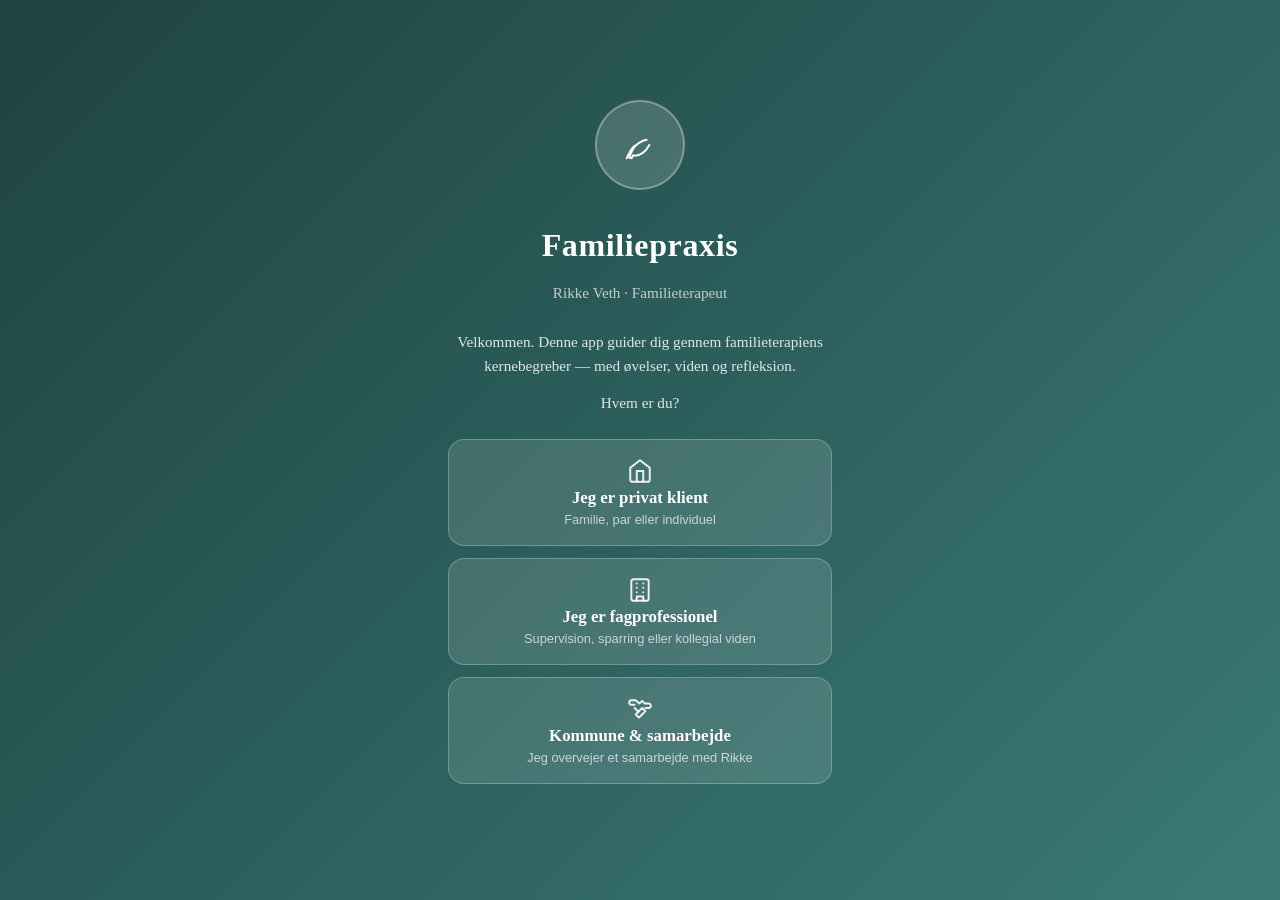
==== index.html @ 26aaa4ec "Redesign velkomstflow og kommune-navigation Fjern velkomst-boks, tilfoej perspektiv-specifik velkoms" ====
<!DOCTYPE html>
<html lang="da">
<head>
  <meta charset="UTF-8">
  <meta name="viewport" content="width=device-width, initial-scale=1.0, viewport-fit=cover">
  <meta name="apple-mobile-web-app-capable" content="yes">
  <meta name="apple-mobile-web-app-status-bar-style" content="default">
  <meta name="theme-color" content="#2C5F5C">
  <title>Familiepraxis — Rikke Veth</title>
  <link rel="stylesheet" href="css/style.css">
</head>
<body>

  <!-- ========== TOP BAR ========== -->
  <header class="topbar">
    <button class="topbar-btn menu-btn" aria-label="Menu">
      <span class="hamburger-line"></span>
      <span class="hamburger-line"></span>
      <span class="hamburger-line"></span>
    </button>
    <div class="topbar-brand">
      <span class="brand-name">Familiepraxis</span>
    </div>
    <button class="topbar-btn search-btn" aria-label="Søg">
      <svg width="22" height="22" viewBox="0 0 24 24" fill="none" stroke="currentColor" stroke-width="2" stroke-linecap="round">
        <circle cx="11" cy="11" r="8"/><line x1="21" y1="21" x2="16.65" y2="16.65"/>
      </svg>
    </button>
  </header>

  <!-- ========== SIDE MENU ========== -->
  <div class="menu-overlay"></div>
  <nav class="side-menu" id="sideMenu">
    <div class="menu-header">
      <div class="menu-terapeut">
        <div class="menu-avatar">RV</div>
        <div>
          <div class="menu-terapeut-navn">Rikke Veth</div>
          <div class="menu-terapeut-titel">Familieterapeut</div>
        </div>
      </div>
      <button class="menu-close-btn" aria-label="Luk menu">&times;</button>
    </div>
    <div class="menu-body" id="menuBody"></div>
  </nav>

  <!-- ========== SEARCH OVERLAY ========== -->
  <div class="search-overlay" id="searchOverlay">
    <div class="search-container">
      <div class="search-input-wrap">
        <svg class="search-icon" width="20" height="20" viewBox="0 0 24 24" fill="none" stroke="currentColor" stroke-width="2" stroke-linecap="round">
          <circle cx="11" cy="11" r="8"/><line x1="21" y1="21" x2="16.65" y2="16.65"/>
        </svg>
        <input type="text" class="search-input" id="searchInput" placeholder="Søg i alt indhold..." autocomplete="off">
        <button class="search-clear" id="searchClear">&times;</button>
      </div>
      <div class="search-tags" id="searchTags"></div>
      <div class="search-results" id="searchResults"></div>
    </div>
  </div>

  <!-- ========== ONBOARDING ========== -->
  <div class="onboarding-overlay" id="onboarding">
    <div class="onboarding-content">
      <div class="onboarding-medallion">
        <div class="medallion-circle">
          <span class="medallion-icon"><svg width="32" height="32" viewBox="0 0 24 24" fill="none" stroke="currentColor" stroke-width="1.5" stroke-linecap="round" stroke-linejoin="round"><path d="M17 8C8 10 5.9 16.17 3.82 21.34L5.71 22l1-2.3A4.5 4.5 0 0 0 8 20c4 0 8.5-3 11-8"/><path d="M2 22c1.5-3.5 3-7 6-9.5"/></svg></span>
        </div>
      </div>
      <h1 class="onboarding-title">Familiepraxis</h1>
      <p class="onboarding-subtitle">Rikke Veth · Familieterapeut</p>
      <p class="onboarding-text">Velkommen. Denne app guider dig gennem familieterapiens kernebegreber — med øvelser, viden og refleksion.</p>
      <p class="onboarding-text">Hvem er du?</p>
      <div class="onboarding-buttons">
        <button class="onboarding-btn" data-perspektiv="privat">
          <span class="onboarding-btn-icon"><svg width="26" height="26" viewBox="0 0 24 24" fill="none" stroke="currentColor" stroke-width="1.8" stroke-linecap="round" stroke-linejoin="round"><path d="M3 9l9-7 9 7v11a2 2 0 0 1-2 2H5a2 2 0 0 1-2-2z"/><polyline points="9 22 9 12 15 12 15 22"/></svg></span>
          <span class="onboarding-btn-label">Jeg er privat klient</span>
          <span class="onboarding-btn-desc">Familie, par eller individuel</span>
        </button>
        <button class="onboarding-btn" data-perspektiv="professionel">
          <span class="onboarding-btn-icon"><svg width="26" height="26" viewBox="0 0 24 24" fill="none" stroke="currentColor" stroke-width="1.8" stroke-linecap="round" stroke-linejoin="round"><rect x="4" y="2" width="16" height="20" rx="2"/><line x1="9" y1="6" x2="9" y2="6.01"/><line x1="15" y1="6" x2="15" y2="6.01"/><line x1="9" y1="10" x2="9" y2="10.01"/><line x1="15" y1="10" x2="15" y2="10.01"/><line x1="9" y1="14" x2="9" y2="14.01"/><line x1="15" y1="14" x2="15" y2="14.01"/><path d="M9 22v-4h6v4"/></svg></span>
          <span class="onboarding-btn-label">Jeg er fagprofessionel</span>
          <span class="onboarding-btn-desc">Supervision, sparring eller kollegial viden</span>
        </button>
        <button class="onboarding-btn" data-perspektiv="kommune">
          <span class="onboarding-btn-icon"><svg width="26" height="26" viewBox="0 0 24 24" fill="none" stroke="currentColor" stroke-width="1.8" stroke-linecap="round" stroke-linejoin="round"><path d="M17 11h3a2 2 0 0 0 0-4h-3.5L14 4.5 11.5 7 8 4H4a2 2 0 0 0 0 4h3"/><path d="M7 11l3.5 3.5L14 11l3 3"/><path d="M10.5 14.5L8 17l3 3 5-5"/></svg></span>
          <span class="onboarding-btn-label">Kommune & samarbejde</span>
          <span class="onboarding-btn-desc">Jeg overvejer et samarbejde med Rikke</span>
        </button>
      </div>
    </div>
  </div>

  <!-- ========== MAIN CONTENT ========== -->
  <main class="app-main" id="appMain">

    <!-- PERSPEKTIV BAR (skjult — skift sker via hamburger-menu) -->
    <div class="perspektiv-bar" id="perspektivBar" style="display:none">
      <span class="perspektiv-label" id="perspektivLabel">Privat klient</span>
      <button class="perspektiv-switch" id="perspektivSwitch">Skift perspektiv</button>
    </div>

    <!-- ===== VIEW: HJEM ===== -->
    <section class="view view-hjem active" id="viewHjem">
      <!-- Morgen Check-in -->
      <div class="morgen-checkin" id="morgenCheckin" style="display:none"></div>

      <div class="hero-section">
        <div class="hero-text">
          <h2 class="hero-title">Relationer der bærer</h2>
          <p class="hero-desc" id="heroDesc">Udforsk de syv kerneområder i familieterapien. Tryk på en cirkel for at lære mere.</p>
        </div>
      </div>

      <!-- SVG Circle Diagram -->
      <div class="cirkel-container" id="cirkelContainer">
        <svg viewBox="0 0 520 530" class="cirkel-svg" id="cirkelSvg">

          <!-- Connection lines (dashed) -->
          <g class="connection-lines" id="connectionLines" opacity="0"></g>

          <!-- Center circle — 5% bigger: r 72→76 -->
          <g class="cirkel-group" data-cirkel="centrum" style="cursor:pointer">
            <circle cx="260" cy="260" r="76" class="cirkel-bg cirkel-centrum"/>
            <text x="260" y="252" class="cirkel-text cirkel-text-center" id="txtCentrum1">Familien</text>
            <text x="260" y="274" class="cirkel-text cirkel-text-center" id="txtCentrum2">i balance</text>
          </g>

          <!-- Outer circles — 10% bigger: r 56→62, moved further out -->
          <g class="cirkel-group" data-cirkel="relationer" style="cursor:pointer">
            <circle cx="260" cy="95" r="62" class="cirkel-bg cirkel-outer"/>
            <text x="260" y="89" class="cirkel-text" id="txtRelationer1">Relationer</text>
            <text x="260" y="107" class="cirkel-text" id="txtRelationer2">& tilknytning</text>
          </g>

          <g class="cirkel-group" data-cirkel="parterapi" style="cursor:pointer">
            <circle cx="403" cy="175" r="62" class="cirkel-bg cirkel-outer"/>
            <text x="403" y="169" class="cirkel-text" id="txtParterapi1">Parforholdet</text>
            <text x="403" y="187" class="cirkel-text" id="txtParterapi2">& nærvær</text>
          </g>

          <g class="cirkel-group" data-cirkel="familie" style="cursor:pointer">
            <circle cx="403" cy="345" r="62" class="cirkel-bg cirkel-outer"/>
            <text x="403" y="339" class="cirkel-text" id="txtFamilie1">Familien</text>
            <text x="403" y="357" class="cirkel-text" id="txtFamilie2">& samspil</text>
          </g>

          <g class="cirkel-group" data-cirkel="boern" style="cursor:pointer">
            <circle cx="260" cy="425" r="62" class="cirkel-bg cirkel-outer"/>
            <text x="260" y="419" class="cirkel-text" id="txtBoern1">Børnene</text>
            <text x="260" y="437" class="cirkel-text" id="txtBoern2">& trivsel</text>
          </g>

          <g class="cirkel-group" data-cirkel="aandedraet" style="cursor:pointer">
            <circle cx="117" cy="345" r="62" class="cirkel-bg cirkel-outer"/>
            <text x="117" y="339" class="cirkel-text" id="txtAandedraet1">Åndedræt</text>
            <text x="117" y="357" class="cirkel-text" id="txtAandedraet2">& krop</text>
          </g>

          <g class="cirkel-group" data-cirkel="individuel" style="cursor:pointer">
            <circle cx="117" cy="175" r="62" class="cirkel-bg cirkel-outer"/>
            <text x="117" y="169" class="cirkel-text" id="txtIndividuel1">Dig selv</text>
            <text x="117" y="187" class="cirkel-text" id="txtIndividuel2">& indre ro</text>
          </g>
        </svg>
      </div>
      <div class="dynamik-link-wrap">
        <button class="dynamik-link" id="dynamikLink">
          <span class="dynamik-link-icon"><svg width="18" height="18" viewBox="0 0 24 24" fill="none" stroke="currentColor" stroke-width="1.8" stroke-linecap="round" stroke-linejoin="round"><line x1="5" y1="12" x2="19" y2="12"/><polyline points="12 5 19 12 12 19"/></svg></span>
          <span class="dynamik-link-text">Forstå dynamikken — hvordan alting påvirker hinanden</span>
        </button>
      </div>
    </section>

    <!-- ===== VIEW: TRAPPEN ===== -->
    <section class="view view-trappen" id="viewTrappen">
      <button class="back-btn back-to-hjem"><svg width="18" height="18" viewBox="0 0 24 24" fill="none" stroke="currentColor" stroke-width="1.8" stroke-linecap="round" stroke-linejoin="round"><line x1="19" y1="12" x2="5" y2="12"/><polyline points="12 19 5 12 12 5"/></svg> Tilbage</button>
      <div class="view-page-icon">
        <svg width="44" height="44" viewBox="0 0 24 24" fill="none" stroke="currentColor" stroke-width="1.8" stroke-linecap="round" stroke-linejoin="round">
          <path d="M4 20h4v-4h4v-4h4v-4h4"/>
        </svg>
      </div>
      <h2 class="view-title">Nervesystemets trappe</h2>
      <p class="view-desc">Dit nervesystem styrer, hvordan du reagerer i pressede situationer — især i familien. Trappen hjælper dig med at genkende, hvor du er lige nu: tryg, aktiveret eller lukket ned. Når du kan mærke det, kan du også begynde at vælge anderledes. Tryk på det trin, der passer bedst.</p>
      <div class="trappe-container" id="trappeContainer"></div>
    </section>

    <!-- ===== VIEW: TEMAER ===== -->
    <section class="view view-temaer" id="viewTemaer">
      <button class="back-btn back-to-hjem"><svg width="18" height="18" viewBox="0 0 24 24" fill="none" stroke="currentColor" stroke-width="1.8" stroke-linecap="round" stroke-linejoin="round"><line x1="19" y1="12" x2="5" y2="12"/><polyline points="12 19 5 12 12 5"/></svg> Tilbage</button>
      <div class="view-page-icon">
        <svg width="44" height="44" viewBox="0 0 24 24" fill="none" stroke="currentColor" stroke-width="1.8" stroke-linecap="round" stroke-linejoin="round">
          <rect x="3" y="3" width="7" height="7" rx="1"/><rect x="14" y="3" width="7" height="7" rx="1"/><rect x="3" y="14" width="7" height="7" rx="1"/><rect x="14" y="14" width="7" height="7" rx="1"/>
        </svg>
      </div>
      <h2 class="view-title">Temaer</h2>
      <p class="view-desc">Her finder du de temaer, som familier i sårbare situationer oftest møder. Hvert tema afspejler noget, du måske kan genkende fra din egen hverdag — konflikter, tab, grænser eller den stille skam. Tryk på et tema for at læse mere og finde veje videre.</p>
      <div class="tema-grid" id="temaGrid"></div>
    </section>

    <!-- ===== VIEW: ØVELSER ===== -->
    <section class="view view-oevelser" id="viewOevelser">
      <button class="back-btn back-to-hjem"><svg width="18" height="18" viewBox="0 0 24 24" fill="none" stroke="currentColor" stroke-width="1.8" stroke-linecap="round" stroke-linejoin="round"><line x1="19" y1="12" x2="5" y2="12"/><polyline points="12 19 5 12 12 5"/></svg> Tilbage</button>
      <div class="view-page-icon">
        <svg width="44" height="44" viewBox="0 0 24 24" fill="none" stroke="currentColor" stroke-width="1.8" stroke-linecap="round" stroke-linejoin="round">
          <path d="M12 2a4 4 0 0 0-4 4c0 2 2 3 2 6h4c0-3 2-4 2-6a4 4 0 0 0-4-4z"/><line x1="10" y1="16" x2="14" y2="16"/><line x1="10" y1="19" x2="14" y2="19"/>
        </svg>
      </div>
      <h2 class="view-title">Øvelser</h2>
      <p class="view-desc">Disse øvelser er udviklet fra Rikkes arbejde med åndedrætsterapi, polyvagal teori og narrativ-systemisk familieterapi. De er designet til dig, der lever med pres, traumer eller svære familierelationer — og kan bruges alene, sammen med din partner eller med hele familien. Tryk på en øvelse for at komme i gang.</p>
      <div class="oevelse-list" id="oevelseList"></div>
    </section>

    <!-- ===== VIEW: MULIGT ===== -->
    <section class="view view-muligt" id="viewMuligt">
      <button class="back-btn back-to-hjem"><svg width="18" height="18" viewBox="0 0 24 24" fill="none" stroke="currentColor" stroke-width="1.8" stroke-linecap="round" stroke-linejoin="round"><line x1="19" y1="12" x2="5" y2="12"/><polyline points="12 19 5 12 12 5"/></svg> Tilbage</button>
      <div class="view-page-icon">
        <svg width="44" height="44" viewBox="0 0 24 24" fill="none" stroke="currentColor" stroke-width="1.8" stroke-linecap="round" stroke-linejoin="round">
          <rect x="3" y="3" width="18" height="18" rx="2"/><path d="M9 12l2 2 4-4"/>
        </svg>
      </div>
      <h2 class="view-title">Hvad er muligt lige nu?</h2>
      <p class="view-desc">Nogle gange handler det ikke om alt det svære — men om at se klart på, hvad der faktisk kan røres ved lige nu. Her kan du og din familie skabe overblik, én kasse ad gangen. Præcis som Rikke gør det i terapirummet.</p>
      <div class="muligt-board" id="muligtBoard"></div>
      <div class="muligt-actions">
        <button class="muligt-add-btn" id="muligtAddBtn">+ Tilføj ny kasse</button>
      </div>
      <div class="muligt-add-form" id="muligtAddForm" style="display:none;">
        <input type="text" class="muligt-input" id="muligtInput" placeholder="Skriv emne — fx &quot;Bolig&quot;, &quot;Skole&quot;, &quot;Min søvn&quot;..." maxlength="40">
        <div class="muligt-color-pick" id="muligtColorPick">
          <button class="muligt-color-dot" data-color="sage" style="background:#8BA89A;" title="Grøn"></button>
          <button class="muligt-color-dot" data-color="rose" style="background:#B8848F;" title="Rosa"></button>
          <button class="muligt-color-dot" data-color="amber" style="background:#C4A265;" title="Gylden"></button>
          <button class="muligt-color-dot" data-color="stone" style="background:#9E9589;" title="Varm grå"></button>
        </div>
        <div class="muligt-form-btns">
          <button class="muligt-form-save" id="muligtSave">Tilføj</button>
          <button class="muligt-form-cancel" id="muligtCancel">Annullér</button>
        </div>
      </div>
    </section>

    <!-- ===== VIEW: KOMMUNE ===== -->
    <section class="view view-kommune" id="viewKommune">
      <button class="back-btn back-to-hjem"><svg width="18" height="18" viewBox="0 0 24 24" fill="none" stroke="currentColor" stroke-width="1.8" stroke-linecap="round" stroke-linejoin="round"><line x1="19" y1="12" x2="5" y2="12"/><polyline points="12 19 5 12 12 5"/></svg> Tilbage</button>
      <div class="kommune-content" id="kommuneContent"></div>
    </section>

    <!-- ===== VIEW: DYNAMIK ===== -->
    <section class="view view-dynamik" id="viewDynamik">
      <button class="back-btn back-to-hjem"><svg width="18" height="18" viewBox="0 0 24 24" fill="none" stroke="currentColor" stroke-width="1.8" stroke-linecap="round" stroke-linejoin="round"><line x1="19" y1="12" x2="5" y2="12"/><polyline points="12 19 5 12 12 5"/></svg> Tilbage til forsiden</button>
      <div class="dynamik-content" id="dynamikContent"></div>
    </section>

    <!-- ===== VIEW: FAVORITTER ===== -->
    <section class="view view-favoritter" id="viewFavoritter">
      <button class="back-btn back-to-hjem"><svg width="18" height="18" viewBox="0 0 24 24" fill="none" stroke="currentColor" stroke-width="1.8" stroke-linecap="round" stroke-linejoin="round"><line x1="19" y1="12" x2="5" y2="12"/><polyline points="12 19 5 12 12 5"/></svg> Tilbage</button>
      <h2 class="view-title">Mine favoritter</h2>
      <p class="view-desc">Indhold du har gemt til senere. Tryk på et element for at gå til det.</p>
      <div id="favoritterContent"></div>
    </section>

    <!-- ===== VIEW: CIRKEL DETAIL ===== -->
    <section class="view view-cirkeldetalje" id="viewCirkelDetalje">
      <button class="back-btn" id="backFromCirkel"><svg width="18" height="18" viewBox="0 0 24 24" fill="none" stroke="currentColor" stroke-width="1.8" stroke-linecap="round" stroke-linejoin="round"><line x1="19" y1="12" x2="5" y2="12"/><polyline points="12 19 5 12 12 5"/></svg> Tilbage</button>
      <div id="cirkelDetaljeContent"></div>
    </section>

  </main>

  <!-- ========== BOTTOM NAV ========== -->
  <nav class="bottom-nav" id="bottomNav">
    <button class="nav-btn active" data-view="hjem">
      <svg width="22" height="22" viewBox="0 0 24 24" fill="none" stroke="currentColor" stroke-width="2" stroke-linecap="round" stroke-linejoin="round">
        <circle cx="12" cy="12" r="10"/><circle cx="12" cy="12" r="4"/>
      </svg>
      <span>Hjem</span>
    </button>
    <button class="nav-btn" data-view="trappen">
      <svg width="22" height="22" viewBox="0 0 24 24" fill="none" stroke="currentColor" stroke-width="2" stroke-linecap="round" stroke-linejoin="round">
        <path d="M4 20h4v-4h4v-4h4v-4h4"/>
      </svg>
      <span>Trappen</span>
    </button>
    <button class="nav-btn" data-view="temaer">
      <svg width="22" height="22" viewBox="0 0 24 24" fill="none" stroke="currentColor" stroke-width="2" stroke-linecap="round" stroke-linejoin="round">
        <rect x="3" y="3" width="7" height="7" rx="1"/><rect x="14" y="3" width="7" height="7" rx="1"/><rect x="3" y="14" width="7" height="7" rx="1"/><rect x="14" y="14" width="7" height="7" rx="1"/>
      </svg>
      <span>Temaer</span>
    </button>
    <button class="nav-btn" data-view="oevelser">
      <svg width="22" height="22" viewBox="0 0 24 24" fill="none" stroke="currentColor" stroke-width="2" stroke-linecap="round" stroke-linejoin="round">
        <path d="M12 2a4 4 0 0 0-4 4c0 2 2 3 2 6h4c0-3 2-4 2-6a4 4 0 0 0-4-4z"/><line x1="10" y1="16" x2="14" y2="16"/><line x1="10" y1="19" x2="14" y2="19"/>
      </svg>
      <span>Øvelser</span>
    </button>
    <button class="nav-btn" data-view="muligt">
      <svg width="22" height="22" viewBox="0 0 24 24" fill="none" stroke="currentColor" stroke-width="2" stroke-linecap="round" stroke-linejoin="round">
        <rect x="3" y="3" width="18" height="18" rx="2"/><path d="M9 12l2 2 4-4"/>
      </svg>
      <span>Lige nu</span>
    </button>
  </nav>

  <script src="js/data.js"></script>
  <script src="js/app.js"></script>
</body>
</html>
---- css/style.css ----
/* ============================================================
   FamiliePraxis — Stylesheet
   Rikke Veth · Familieterapeut · Frederiksberg
   ============================================================ */

/* ---------- CSS Variables ---------- */
:root {
  --primary: #2C5F5C;
  --primary-light: #3A7A76;
  --primary-pale: #E8F0EF;
  --primary-dark: #1E4340;
  --accent: #C4956A;
  --accent-light: #E8D5C0;
  --bg: #FAF8F5;
  --bg-card: #FFFFFF;
  --text: #2C2C2C;
  --text-light: #5A5A5A;
  --text-muted: #8A8A8A;
  --border: #E8E4DF;
  --shadow: rgba(44, 95, 92, 0.08);
  --shadow-md: rgba(44, 95, 92, 0.12);
  --radius: 16px;
  --radius-sm: 10px;
  --radius-xs: 6px;

  /* Nervous system colors */
  --sage: #6B8F71;
  --sage-bg: #EDF3EE;
  --amber: #B8956A;
  --amber-bg: #F5EDE3;
  --rose: #9E6B7B;
  --rose-bg: #F3EAED;

  --topbar-h: 56px;
  --bottomnav-h: 72px;
  --safe-top: env(safe-area-inset-top, 0px);
  --safe-bottom: env(safe-area-inset-bottom, 0px);
}

/* ---------- Reset & Base ---------- */
*, *::before, *::after {
  box-sizing: border-box;
  margin: 0;
  padding: 0;
}

html {
  -webkit-text-size-adjust: 100%;
  scroll-behavior: smooth;
}

body {
  font-family: Georgia, 'Times New Roman', serif;
  background: var(--bg);
  color: var(--text);
  line-height: 1.7;
  min-height: 100vh;
  min-height: 100dvh;
  overflow-x: hidden;
  -webkit-font-smoothing: antialiased;
}

/* ---------- Top Bar ---------- */
.topbar {
  position: fixed;
  top: 0;
  left: 0;
  right: 0;
  height: calc(var(--topbar-h) + var(--safe-top));
  padding-top: var(--safe-top);
  background: var(--primary);
  display: flex;
  align-items: center;
  justify-content: space-between;
  padding-left: 16px;
  padding-right: 16px;
  z-index: 100;
}

.topbar-btn {
  background: none;
  border: none;
  color: rgba(255,255,255,0.9);
  cursor: pointer;
  width: 40px;
  height: 40px;
  display: flex;
  align-items: center;
  justify-content: center;
  border-radius: 50%;
  transition: background 0.2s;
}

.topbar-btn:hover {
  background: rgba(255,255,255,0.12);
}

.hamburger-line {
  display: block;
  width: 20px;
  height: 2px;
  background: rgba(255,255,255,0.9);
  border-radius: 2px;
  transition: all 0.3s;
}

.menu-btn {
  flex-direction: column;
  gap: 4px;
}

.brand-name {
  color: #fff;
  font-size: 1.15rem;
  font-weight: 600;
  letter-spacing: 0.04em;
}

/* ---------- Side Menu ---------- */
.menu-overlay {
  position: fixed;
  inset: 0;
  background: rgba(0,0,0,0.4);
  z-index: 200;
  opacity: 0;
  pointer-events: none;
  transition: opacity 0.3s;
}

.menu-overlay.active {
  opacity: 1;
  pointer-events: auto;
}

.side-menu {
  position: fixed;
  top: 0;
  left: 0;
  bottom: 0;
  width: 300px;
  max-width: 85vw;
  background: var(--bg);
  z-index: 201;
  transform: translateX(-100%);
  transition: transform 0.35s cubic-bezier(0.4, 0, 0.2, 1);
  display: flex;
  flex-direction: column;
  overflow: hidden;
}

.side-menu.open {
  transform: translateX(0);
}

.menu-header {
  padding: 24px 20px 16px;
  padding-top: calc(24px + var(--safe-top));
  background: var(--primary);
  display: flex;
  align-items: flex-start;
  justify-content: space-between;
}

.menu-terapeut {
  display: flex;
  align-items: center;
  gap: 12px;
}

.menu-avatar {
  width: 44px;
  height: 44px;
  border-radius: 50%;
  background: rgba(255,255,255,0.2);
  color: #fff;
  display: flex;
  align-items: center;
  justify-content: center;
  font-size: 0.9rem;
  font-weight: 600;
  letter-spacing: 0.04em;
}

.menu-terapeut-navn {
  color: #fff;
  font-size: 1rem;
  font-weight: 600;
}

.menu-terapeut-titel {
  color: rgba(255,255,255,0.7);
  font-size: 0.82rem;
}

.menu-close-btn {
  background: none;
  border: none;
  color: rgba(255,255,255,0.8);
  font-size: 1.8rem;
  cursor: pointer;
  line-height: 1;
}

.menu-body {
  flex: 1;
  overflow-y: auto;
  padding: 16px 20px 32px;
}

.menu-section {
  margin-bottom: 24px;
}

.menu-section-title {
  font-size: 0.72rem;
  text-transform: uppercase;
  letter-spacing: 0.1em;
  color: var(--text-muted);
  margin-bottom: 10px;
  font-family: -apple-system, BlinkMacSystemFont, sans-serif;
}

.menu-terapeut-foto {
  width: 100px;
  height: 100px;
  border-radius: 50%;
  object-fit: cover;
  border: 3px solid var(--primary-pale);
  box-shadow: 0 2px 8px rgba(0,0,0,0.1);
}

.menu-link {
  display: block;
  padding: 10px 0;
  color: var(--text);
  text-decoration: none;
  font-size: 0.95rem;
  border-bottom: 1px solid var(--border);
  cursor: pointer;
  transition: color 0.2s;
}

.menu-link:hover {
  color: var(--primary);
}

.menu-toggle-row {
  display: flex;
  align-items: center;
  justify-content: space-between;
  padding: 10px 0;
  border-bottom: 1px solid var(--border);
}

.menu-toggle-label {
  font-size: 0.9rem;
  color: var(--text);
}

.menu-toggle {
  position: relative;
  width: 44px;
  height: 24px;
}

.menu-toggle input {
  opacity: 0;
  width: 0;
  height: 0;
}

.menu-toggle-slider {
  position: absolute;
  inset: 0;
  background: var(--border);
  border-radius: 12px;
  cursor: pointer;
  transition: background 0.3s;
}

.menu-toggle-slider::after {
  content: '';
  position: absolute;
  top: 2px;
  left: 2px;
  width: 20px;
  height: 20px;
  background: #fff;
  border-radius: 50%;
  transition: transform 0.3s;
}

.menu-toggle input:checked + .menu-toggle-slider {
  background: var(--primary);
}

.menu-toggle input:checked + .menu-toggle-slider::after {
  transform: translateX(20px);
}

.menu-info {
  font-size: 0.82rem;
  color: var(--text-muted);
  line-height: 1.5;
  font-family: -apple-system, BlinkMacSystemFont, sans-serif;
}

.menu-contact-item {
  display: flex;
  align-items: center;
  gap: 10px;
  padding: 8px 0;
  font-size: 0.88rem;
  color: var(--text-light);
}

.menu-contact-icon {
  display: inline-flex;
  align-items: center;
  margin-right: 4px;
  color: var(--primary);
}

.menu-contact-link {
  text-decoration: none;
  color: var(--primary);
  font-weight: 500;
  transition: opacity 0.2s;
}
.menu-contact-link:hover { opacity: 0.8; }

/* ---------- Search Overlay ---------- */
.search-overlay {
  position: fixed;
  inset: 0;
  background: var(--bg);
  z-index: 300;
  opacity: 0;
  pointer-events: none;
  transition: opacity 0.3s;
  padding-top: calc(20px + var(--safe-top));
  overflow-y: auto;
  -webkit-overflow-scrolling: touch;
}

.search-overlay.active {
  opacity: 1;
  pointer-events: auto;
}

.search-container {
  max-width: 600px;
  margin: 0 auto;
  padding: 0 20px;
}

.search-input-wrap {
  display: flex;
  align-items: center;
  background: var(--bg-card);
  border: 2px solid var(--border);
  border-radius: var(--radius);
  padding: 0 16px;
  gap: 10px;
  transition: border-color 0.2s;
}

.search-input-wrap:focus-within {
  border-color: var(--primary);
}

.search-icon {
  flex-shrink: 0;
  color: var(--text-muted);
}

.search-input {
  flex: 1;
  border: none;
  outline: none;
  background: none;
  font-family: Georgia, serif;
  font-size: 1rem;
  color: var(--text);
  padding: 14px 0;
}

.search-input::placeholder {
  color: var(--text-muted);
}

.search-clear {
  background: none;
  border: none;
  font-size: 1.4rem;
  color: var(--text-muted);
  cursor: pointer;
  display: none;
}

.search-clear.visible {
  display: block;
}

.search-tags {
  display: flex;
  flex-wrap: wrap;
  gap: 8px;
  margin-top: 16px;
}

.search-tag {
  background: var(--primary-pale);
  color: var(--primary);
  border: none;
  padding: 6px 14px;
  border-radius: 20px;
  font-size: 0.82rem;
  font-family: -apple-system, BlinkMacSystemFont, sans-serif;
  cursor: pointer;
  transition: all 0.2s;
}

.search-tag:hover {
  background: var(--primary);
  color: #fff;
}

.search-results {
  margin-top: 20px;
}

.search-result-card {
  background: var(--bg-card);
  border-radius: var(--radius-sm);
  padding: 16px;
  margin-bottom: 10px;
  cursor: pointer;
  border: 1px solid var(--border);
  transition: all 0.2s;
}

.search-result-card:hover {
  border-color: var(--primary);
  transform: translateY(-1px);
  box-shadow: 0 4px 12px var(--shadow);
}

.search-result-type {
  font-size: 0.7rem;
  text-transform: uppercase;
  letter-spacing: 0.08em;
  color: var(--primary);
  font-family: -apple-system, BlinkMacSystemFont, sans-serif;
  margin-bottom: 4px;
}

.search-result-title {
  font-size: 1rem;
  font-weight: 600;
  color: var(--text);
  margin-bottom: 4px;
}

.search-result-snippet {
  font-size: 0.85rem;
  color: var(--text-light);
  line-height: 1.5;
}

/* ---------- Onboarding ---------- */
.onboarding-overlay {
  position: fixed;
  inset: 0;
  z-index: 500;
  display: flex;
  align-items: center;
  justify-content: center;
  background: linear-gradient(135deg, var(--primary-dark) 0%, var(--primary) 50%, var(--primary-light) 100%);
  transition: opacity 0.6s ease;
  overflow-y: auto;
  -webkit-overflow-scrolling: touch;
}

.onboarding-overlay.hiding {
  opacity: 0;
  pointer-events: none;
}

.onboarding-content {
  text-align: center;
  padding: 32px 28px 48px;
  max-width: 440px;
}

.onboarding-medallion {
  margin-bottom: 28px;
}

.medallion-circle {
  width: 90px;
  height: 90px;
  border-radius: 50%;
  background: rgba(255,255,255,0.15);
  border: 2px solid rgba(255,255,255,0.3);
  display: inline-flex;
  align-items: center;
  justify-content: center;
  animation: medallionPulse 3s ease-in-out infinite;
}

.medallion-icon {
  display: inline-flex;
  align-items: center;
  color: rgba(255,255,255,0.95);
}

.medallion-icon svg {
  width: 32px;
  height: 32px;
}

@keyframes medallionPulse {
  0%, 100% { transform: scale(1); box-shadow: 0 0 0 0 rgba(255,255,255,0.2); }
  50% { transform: scale(1.05); box-shadow: 0 0 0 16px rgba(255,255,255,0); }
}

.onboarding-title {
  color: #fff;
  font-size: 2rem;
  font-weight: 600;
  margin-bottom: 8px;
  letter-spacing: 0.02em;
}

.onboarding-subtitle {
  color: rgba(255,255,255,0.7);
  font-size: 0.95rem;
  margin-bottom: 24px;
}

.onboarding-text {
  color: rgba(255,255,255,0.85);
  font-size: 0.95rem;
  line-height: 1.6;
  margin-bottom: 12px;
}

.onboarding-buttons {
  display: flex;
  flex-direction: column;
  gap: 12px;
  margin-top: 24px;
}

.onboarding-btn {
  display: flex;
  flex-direction: column;
  align-items: center;
  gap: 4px;
  padding: 18px 24px;
  background: rgba(255,255,255,0.12);
  border: 1.5px solid rgba(255,255,255,0.25);
  border-radius: var(--radius);
  color: #fff;
  cursor: pointer;
  transition: all 0.3s;
}

.onboarding-btn:hover {
  background: rgba(255,255,255,0.2);
  border-color: rgba(255,255,255,0.4);
  transform: translateY(-2px);
}

.onboarding-btn-icon {
  display: inline-flex;
  align-items: center;
  color: rgba(255,255,255,0.9);
}

.onboarding-btn-icon svg {
  width: 26px;
  height: 26px;
}

.onboarding-btn-label {
  font-family: Georgia, serif;
  font-size: 1.05rem;
  font-weight: 600;
}

.onboarding-btn-desc {
  font-size: 0.8rem;
  opacity: 0.7;
  font-family: -apple-system, BlinkMacSystemFont, sans-serif;
}

/* ---------- App Main ---------- */
.app-main {
  padding-top: calc(var(--topbar-h) + var(--safe-top));
  padding-bottom: calc(var(--bottomnav-h) + var(--safe-bottom) + 16px);
  min-height: 100vh;
  min-height: 100dvh;
}

/* ---------- Perspektiv Bar ---------- */
.perspektiv-bar {
  display: none !important;
}

.perspektiv-label {
  font-size: 0.85rem;
  color: var(--primary);
  font-weight: 600;
}

.perspektiv-switch {
  background: none;
  border: 1px solid var(--primary);
  color: var(--primary);
  padding: 4px 12px;
  border-radius: 20px;
  font-size: 0.78rem;
  font-family: -apple-system, BlinkMacSystemFont, sans-serif;
  cursor: pointer;
  transition: all 0.2s;
}

.perspektiv-switch:hover {
  background: var(--primary);
  color: #fff;
}

/* ---------- Welcome Section ---------- */
/* ---------- Views ---------- */
.view {
  display: none;
  padding: 0 20px 20px;
}

.view.active {
  display: block;
}

/* ---------- Page Icon above title ---------- */
.view-page-icon {
  text-align: center;
  margin-top: 18px;
  margin-bottom: 2px;
  color: var(--primary);
  opacity: 0.85;
}

.view-title {
  font-size: 1.5rem;
  color: var(--primary);
  margin: 8px 0 8px;
  font-weight: 600;
  text-align: center;
}

.view-desc {
  font-size: 0.9rem;
  color: var(--text-light);
  margin-bottom: 20px;
  line-height: 1.5;
  text-align: center;
}

/* ---------- Morgen Check-in ---------- */
.morgen-checkin {
  margin: 16px 16px 0;
  transition: opacity 0.4s;
}

.morgen-inner {
  position: relative;
  background: linear-gradient(135deg, var(--primary-pale), #f0f5f4);
  border: 1px solid var(--primary-light);
  border-radius: 16px;
  padding: 24px 20px 20px;
  text-align: center;
}

.morgen-close {
  position: absolute;
  top: 8px;
  right: 12px;
  background: none;
  border: none;
  font-size: 1.4rem;
  color: var(--text-muted);
  cursor: pointer;
  padding: 4px;
  line-height: 1;
}

.morgen-icon {
  color: var(--primary);
  margin-bottom: 8px;
  opacity: 0.7;
}

.morgen-hilsen {
  font-size: 0.82rem;
  color: var(--text-light);
  margin-bottom: 12px;
  font-style: italic;
  line-height: 1.4;
}

.morgen-spoergsmaal {
  font-size: 1.1rem;
  font-weight: 600;
  color: var(--primary);
  margin-bottom: 16px;
  line-height: 1.4;
  font-family: 'Playfair Display', Georgia, serif;
}

.morgen-svar-wrap {
  display: grid;
  grid-template-columns: 1fr 1fr;
  gap: 8px;
}

.morgen-svar-btn {
  background: white;
  border: 1.5px solid var(--primary-light);
  border-radius: 10px;
  padding: 10px 8px;
  font-size: 0.88rem;
  color: var(--text);
  cursor: pointer;
  transition: all 0.2s;
  font-family: inherit;
}

.morgen-svar-btn:hover,
.morgen-svar-btn:active {
  background: var(--primary);
  color: white;
  border-color: var(--primary);
}

.morgen-respons-tekst {
  font-size: 0.95rem;
  color: var(--text);
  line-height: 1.6;
  margin-bottom: 16px;
  font-style: italic;
}

.morgen-link-btn {
  display: inline-block;
  background: var(--primary);
  color: white;
  border: none;
  border-radius: 10px;
  padding: 10px 20px;
  font-size: 0.9rem;
  cursor: pointer;
  font-family: inherit;
  transition: opacity 0.2s;
}

.morgen-link-btn:hover,
.morgen-link-btn:active {
  opacity: 0.85;
}

/* ---------- Hero Section ---------- */
.hero-section {
  padding: 24px 20px 0;
}

.hero-title {
  font-size: 1.6rem;
  color: var(--primary);
  font-weight: 600;
  margin-bottom: 8px;
  text-align: center;
}

.hero-desc {
  font-size: 0.92rem;
  color: var(--text-light);
  line-height: 1.6;
}

/* ---------- Circle Diagram ---------- */
.cirkel-container {
  max-width: 400px;
  margin: 20px auto;
  padding: 0 10px;
}

.cirkel-svg {
  width: 100%;
  height: auto;
}

.cirkel-bg {
  transition: all 0.3s ease;
}

.cirkel-centrum {
  fill: var(--primary);
  stroke: var(--primary-dark);
  stroke-width: 2;
}

.cirkel-outer {
  fill: var(--primary-light);
  stroke: var(--primary);
  stroke-width: 1.5;
  opacity: 0.88;
}

.cirkel-group:hover .cirkel-outer {
  opacity: 1;
  filter: brightness(1.1);
}

.cirkel-group:hover .cirkel-centrum {
  filter: brightness(1.1);
}

.cirkel-text {
  fill: #fff;
  font-family: Georgia, serif;
  font-size: 14px;
  text-anchor: middle;
  pointer-events: none;
}

.cirkel-text-center {
  font-size: 16.5px;
  font-weight: 600;
}

.connection-lines line {
  stroke: var(--primary);
  stroke-width: 1;
  stroke-dasharray: 4,4;
  opacity: 0.25;
}

/* Circle entrance animation */
.cirkel-group {
  opacity: 0;
  transform: scale(0);
  transform-origin: center;
  transform-box: fill-box;
}

.cirkel-group.visible {
  animation: cirkelBloom 0.5s cubic-bezier(0.34, 1.56, 0.64, 1) forwards;
}

@keyframes cirkelBloom {
  from { opacity: 0; transform: scale(0); }
  to { opacity: 1; transform: scale(1); }
}

/* ---------- Trappe (Nervous System) ---------- */
.trappe-container {
  display: flex;
  flex-direction: column;
  gap: 12px;
}

.trappe-trin {
  background: var(--bg-card);
  border-radius: var(--radius);
  overflow: hidden;
  border: 1.5px solid var(--border);
  cursor: pointer;
  transition: all 0.3s;
}

.trappe-trin:hover {
  box-shadow: 0 4px 16px var(--shadow);
}

.trappe-trin-header {
  display: flex;
  align-items: center;
  gap: 14px;
  padding: 18px 20px;
}

.trappe-indicator {
  width: 14px;
  height: 14px;
  border-radius: 50%;
  flex-shrink: 0;
  transition: box-shadow 0.3s;
}

.trappe-indicator.sage { background: var(--sage); }
.trappe-indicator.amber { background: var(--amber); }
.trappe-indicator.rose { background: var(--rose); }

.trappe-trin.active .trappe-indicator {
  box-shadow: 0 0 0 4px rgba(0,0,0,0.05), 0 0 0 6px currentColor;
}
.trappe-trin.active .trappe-indicator.sage { box-shadow: 0 0 0 4px var(--sage-bg), 0 0 0 6px var(--sage); }
.trappe-trin.active .trappe-indicator.amber { box-shadow: 0 0 0 4px var(--amber-bg), 0 0 0 6px var(--amber); }
.trappe-trin.active .trappe-indicator.rose { box-shadow: 0 0 0 4px var(--rose-bg), 0 0 0 6px var(--rose); }

.trappe-trin-navn {
  font-size: 1.05rem;
  font-weight: 600;
  color: var(--text);
  flex: 1;
  text-align: center;
}

.trappe-detail {
  max-height: 0;
  overflow: hidden;
  transition: max-height 0.4s ease;
}

.trappe-trin.active .trappe-detail {
  max-height: 800px;
}

.trappe-detail-inner {
  padding: 0 20px 20px;
}

.trappe-beskrivelse {
  font-size: 0.9rem;
  color: var(--text-light);
  line-height: 1.65;
  margin-bottom: 16px;
}

.trappe-section-title {
  font-size: 0.72rem;
  text-transform: uppercase;
  letter-spacing: 0.1em;
  color: var(--text-muted);
  margin-bottom: 8px;
  margin-top: 12px;
  font-family: -apple-system, BlinkMacSystemFont, sans-serif;
}

.trappe-list {
  list-style: none;
}

.trappe-list li {
  font-size: 0.88rem;
  color: var(--text);
  padding: 4px 0;
  padding-left: 16px;
  position: relative;
}

.trappe-list li::before {
  content: '·';
  position: absolute;
  left: 0;
  color: var(--text-muted);
  font-weight: bold;
}

/* ---------- Tema Grid ---------- */
.tema-grid {
  display: grid;
  grid-template-columns: 1fr 1fr;
  gap: 12px;
}

@media (max-width: 480px) {
  .tema-grid {
    grid-template-columns: 1fr;
  }
}

.tema-card {
  background: var(--bg-card);
  border-radius: var(--radius);
  padding: 20px;
  border: 1.5px solid var(--border);
  cursor: pointer;
  transition: all 0.3s;
}

.tema-card:hover {
  border-color: var(--primary);
  box-shadow: 0 4px 16px var(--shadow);
  transform: translateY(-2px);
}

.tema-ikon {
  margin-bottom: 8px;
  color: var(--primary);
}

.tema-ikon svg {
  width: 24px;
  height: 24px;
}

.tema-titel {
  font-size: 1rem;
  font-weight: 600;
  color: var(--text);
  margin-bottom: 6px;
}

.tema-intro {
  font-size: 0.82rem;
  color: var(--text-light);
  line-height: 1.5;
}

.tema-expanded {
  max-height: 0;
  overflow: hidden;
  transition: max-height 0.4s ease;
}

.tema-card.active .tema-expanded {
  max-height: 400px;
}

.tema-expanded-inner {
  padding-top: 12px;
  border-top: 1px solid var(--border);
  margin-top: 12px;
}

.tema-tekst {
  font-size: 0.88rem;
  color: var(--text);
  line-height: 1.65;
  margin-bottom: 12px;
}

.tema-cirkler-label {
  font-size: 0.72rem;
  text-transform: uppercase;
  letter-spacing: 0.08em;
  color: var(--text-muted);
  font-family: -apple-system, BlinkMacSystemFont, sans-serif;
  margin-bottom: 6px;
}

.tema-cirkel-tags {
  display: flex;
  flex-wrap: wrap;
  gap: 6px;
}

.tema-cirkel-tag {
  font-size: 0.75rem;
  padding: 3px 10px;
  border-radius: 12px;
  background: var(--primary-pale);
  color: var(--primary);
  font-family: -apple-system, BlinkMacSystemFont, sans-serif;
}

/* ---------- Øvelser ---------- */
.oevelse-list {
  display: flex;
  flex-direction: column;
  gap: 12px;
}

.oevelse-card {
  background: var(--bg-card);
  border-radius: var(--radius);
  border: 1.5px solid var(--border);
  overflow: hidden;
  cursor: pointer;
  transition: all 0.3s;
}

.oevelse-card:hover {
  border-color: var(--primary);
  box-shadow: 0 4px 16px var(--shadow);
}

.oevelse-header {
  padding: 18px 20px;
  display: flex;
  align-items: flex-start;
  justify-content: space-between;
  gap: 12px;
}

.oevelse-title {
  font-size: 1.05rem;
  font-weight: 600;
  color: var(--text);
  margin-bottom: 4px;
}

.oevelse-meta {
  font-size: 0.78rem;
  color: var(--text-muted);
  font-family: -apple-system, BlinkMacSystemFont, sans-serif;
}

.oevelse-intro {
  font-size: 0.88rem;
  color: var(--text-light);
  line-height: 1.5;
  margin-top: 6px;
}

.oevelse-chevron {
  font-size: 1.2rem;
  color: var(--text-muted);
  transition: transform 0.3s;
  flex-shrink: 0;
  margin-top: 2px;
}

.oevelse-card.active .oevelse-chevron {
  transform: rotate(180deg);
}

.oevelse-steps {
  max-height: 0;
  overflow: hidden;
  transition: max-height 0.4s ease;
}

.oevelse-card.active .oevelse-steps {
  max-height: 900px;
}

.oevelse-steps-inner {
  padding: 0 20px 20px;
  border-top: 1px solid var(--border);
}

.oevelse-step {
  display: flex;
  gap: 12px;
  padding: 10px 0;
  border-bottom: 1px solid var(--border);
}

.oevelse-step:last-child {
  border-bottom: none;
}

.oevelse-step-num {
  width: 24px;
  height: 24px;
  border-radius: 50%;
  background: var(--primary-pale);
  color: var(--primary);
  display: flex;
  align-items: center;
  justify-content: center;
  font-size: 0.72rem;
  font-weight: 700;
  flex-shrink: 0;
  margin-top: 2px;
  font-family: -apple-system, BlinkMacSystemFont, sans-serif;
}

.oevelse-step-text {
  font-size: 0.88rem;
  color: var(--text);
  line-height: 1.55;
}

/* ---------- Cirkel Detail View ---------- */
.back-btn {
  display: inline-flex;
  align-items: center;
  gap: 6px;
  background: none;
  border: none;
  color: var(--primary);
  font-family: Georgia, serif;
  font-size: 0.9rem;
  cursor: pointer;
  padding: 20px 0 12px;
  transition: opacity 0.2s;
}

.back-btn svg {
  flex-shrink: 0;
}

.back-btn:hover {
  opacity: 0.7;
}

/* ---------- SVG Icon Defaults ---------- */
.cirkel-detail-ikon svg,
.tema-ikon svg,
.kommune-card-icon svg,
.menu-contact-icon svg,
.onboarding-btn-icon svg,
.medallion-icon svg,
.dynamik-link-icon svg,
.muligt-check svg,
.muligt-status-btn svg,
.search-result-title svg,
.menu-link svg,
.kommune-cta-btn svg {
  display: inline-block;
  vertical-align: middle;
  flex-shrink: 0;
}

.cirkel-detail-header {
  display: flex;
  align-items: center;
  gap: 14px;
  margin-bottom: 20px;
}

.cirkel-detail-ikon {
  display: inline-flex;
  align-items: center;
  color: var(--primary);
}

.cirkel-detail-titel {
  font-size: 1.4rem;
  font-weight: 600;
  color: var(--text);
}

/* Tabs */
.cirkel-tabs {
  display: flex;
  gap: 0;
  border-bottom: 2px solid var(--border);
  margin-bottom: 20px;
}

.cirkel-tab {
  flex: 1;
  background: none;
  border: none;
  padding: 12px 0;
  font-family: Georgia, serif;
  font-size: 0.9rem;
  color: var(--text-muted);
  cursor: pointer;
  border-bottom: 2px solid transparent;
  margin-bottom: -2px;
  transition: all 0.2s;
}

.cirkel-tab.active {
  color: var(--primary);
  border-bottom-color: var(--primary);
  font-weight: 600;
}

.cirkel-tab:hover:not(.active) {
  color: var(--text);
}

.cirkel-tab-content {
  animation: fadeIn 0.3s ease;
}

@keyframes fadeIn {
  from { opacity: 0; transform: translateY(6px); }
  to { opacity: 1; transform: translateY(0); }
}

.cirkel-beskrivelse {
  font-size: 0.95rem;
  color: var(--text);
  line-height: 1.7;
  margin-bottom: 20px;
}

.cirkel-punkter {
  list-style: none;
  margin-bottom: 20px;
}

.cirkel-punkter li {
  font-size: 0.9rem;
  color: var(--text);
  padding: 6px 0 6px 20px;
  position: relative;
  line-height: 1.5;
}

.cirkel-punkter li::before {
  content: '';
  position: absolute;
  left: 0;
  top: 14px;
  width: 8px;
  height: 8px;
  border-radius: 50%;
  background: var(--accent);
}

.cirkel-tip {
  background: var(--accent-light);
  border-radius: var(--radius-sm);
  padding: 16px 18px;
  font-size: 0.88rem;
  color: var(--text);
  line-height: 1.6;
  border-left: 3px solid var(--accent);
}

.cirkel-tip-label {
  font-size: 0.72rem;
  text-transform: uppercase;
  letter-spacing: 0.1em;
  color: var(--accent);
  font-weight: 700;
  margin-bottom: 6px;
  font-family: -apple-system, BlinkMacSystemFont, sans-serif;
}

.cirkel-dybde-afsnit {
  font-size: 0.92rem;
  color: var(--text);
  line-height: 1.75;
  margin-bottom: 16px;
}

/* Sammenhænge links */
.sammenhaeng-card {
  background: var(--bg-card);
  border: 1px solid var(--border);
  border-radius: var(--radius-sm);
  padding: 14px 16px;
  margin-bottom: 10px;
  cursor: pointer;
  transition: all 0.2s;
}

.sammenhaeng-card:hover {
  border-color: var(--primary);
  box-shadow: 0 2px 8px var(--shadow);
}

.sammenhaeng-label {
  font-size: 0.78rem;
  font-weight: 700;
  color: var(--primary);
  margin-bottom: 4px;
}

.sammenhaeng-tekst {
  font-size: 0.85rem;
  color: var(--text-light);
  line-height: 1.5;
}

/* ---------- Dynamik Link (Homepage) ---------- */
.dynamik-link-wrap {
  text-align: center;
  padding: 0 20px 12px;
}

.dynamik-link {
  display: inline-flex;
  align-items: center;
  gap: 8px;
  background: var(--primary-pale);
  border: 1.5px solid var(--border);
  border-radius: 24px;
  padding: 10px 20px;
  color: var(--primary);
  font-family: Georgia, serif;
  font-size: 0.88rem;
  cursor: pointer;
  transition: all 0.3s;
}

.dynamik-link:hover {
  background: var(--primary);
  color: #fff;
  border-color: var(--primary);
  transform: translateY(-1px);
  box-shadow: 0 4px 12px var(--shadow-md);
}

.dynamik-link-icon {
  display: inline-flex;
  align-items: center;
  transition: transform 0.3s;
}

.dynamik-link:hover .dynamik-link-icon {
  transform: scale(1.2);
}

/* ---------- Dynamik Page ---------- */
.dynamik-content {
  max-width: 640px;
  margin: 0 auto;
}

.dynamik-title {
  font-size: 1.5rem;
  color: var(--primary);
  font-weight: 600;
  margin: 8px 0 16px;
  text-align: center;
}

.dynamik-lead {
  font-size: 0.95rem;
  color: var(--text);
  line-height: 1.75;
  margin-bottom: 32px;
  border-left: 3px solid var(--accent);
  padding-left: 16px;
}

.dynamik-section {
  margin-bottom: 40px;
}

.dynamik-section-title {
  font-size: 1.2rem;
  font-weight: 600;
  color: var(--text);
  margin-bottom: 16px;
}

.dynamik-svg-wrap {
  background: var(--bg-card);
  border-radius: var(--radius);
  padding: 20px 10px 12px;
  border: 1px solid var(--border);
  margin-bottom: 20px;
  box-shadow: 0 2px 8px var(--shadow);
}

.dynamik-svg {
  width: 100%;
  max-width: 400px;
  height: auto;
  display: block;
  margin: 0 auto;
}

.dynamik-svg-caption {
  text-align: center;
  font-size: 0.82rem;
  color: var(--text-muted);
  font-style: italic;
  margin-top: 12px;
  font-family: Georgia, serif;
}

.dynamik-text {
  font-size: 0.92rem;
  color: var(--text);
  line-height: 1.75;
  margin-bottom: 14px;
}

.dynamik-list {
  list-style: none;
  margin: 16px 0 20px;
}

.dynamik-list li {
  font-size: 0.9rem;
  color: var(--text);
  line-height: 1.65;
  padding: 10px 0 10px 20px;
  position: relative;
  border-bottom: 1px solid var(--border);
}

.dynamik-list li:last-child {
  border-bottom: none;
}

.dynamik-list li::before {
  content: '';
  position: absolute;
  left: 0;
  top: 18px;
  width: 8px;
  height: 8px;
  border-radius: 50%;
  background: var(--accent);
}

.dynamik-callout {
  border-radius: var(--radius);
  padding: 24px;
  margin-bottom: 24px;
}

.dynamik-callout-privat {
  background: var(--sage-bg);
  border-left: 4px solid var(--sage);
}

.dynamik-callout-prof {
  background: var(--amber-bg);
  border-left: 4px solid var(--amber);
}

.dynamik-callout-title {
  font-size: 1.05rem;
  font-weight: 600;
  color: var(--text);
  margin-bottom: 12px;
}

/* ---------- Kommune & Samarbejde ---------- */
.kommune-content {
  max-width: 640px;
  margin: 0 auto;
}

/* === Kommune Welcome Landing === */
.kommune-welcome {
  background: linear-gradient(160deg, var(--primary) 0%, #1E4340 100%);
  color: #fff;
  border-radius: 20px;
  padding: 40px 24px 32px;
  text-align: center;
  margin-bottom: 24px;
}

.kommune-welcome-inner {
  max-width: 480px;
  margin: 0 auto;
}

.kommune-welcome-medallion {
  margin-bottom: 20px;
}

.kommune-welcome-circle {
  display: inline-flex;
  align-items: center;
  justify-content: center;
  width: 72px;
  height: 72px;
  border-radius: 50%;
  background: rgba(255,255,255,0.12);
  border: 2px solid rgba(255,255,255,0.25);
  color: rgba(255,255,255,0.95);
}

.kommune-welcome-title {
  font-size: 1.6rem;
  font-weight: 600;
  margin-bottom: 6px;
  letter-spacing: -0.01em;
}

.kommune-welcome-subtitle {
  font-size: 0.95rem;
  opacity: 0.8;
  margin-bottom: 20px;
  font-style: italic;
}

.kommune-welcome-text {
  font-size: 0.88rem;
  line-height: 1.7;
  opacity: 0.9;
  margin-bottom: 12px;
}

.kommune-welcome-text:last-of-type {
  margin-bottom: 24px;
}

.kommune-welcome-scroll {
  padding-top: 4px;
}

.kommune-welcome-scroll-btn {
  background: rgba(255,255,255,0.15);
  border: 1.5px solid rgba(255,255,255,0.3);
  color: #fff;
  border-radius: 14px;
  padding: 12px 24px;
  font-family: Georgia, serif;
  font-size: 0.88rem;
  cursor: pointer;
  transition: all 0.3s;
  display: inline-flex;
  align-items: center;
  gap: 8px;
}

.kommune-welcome-scroll-btn:hover {
  background: rgba(255,255,255,0.25);
}

.kommune-welcome-scroll-btn svg {
  flex-shrink: 0;
  animation: kommune-bounce 2s ease-in-out infinite;
}

@keyframes kommune-bounce {
  0%, 100% { transform: translateY(0); }
  50% { transform: translateY(4px); }
}

/* === Kommune App Navigation === */
.kommune-appnav {
  background: var(--bg-card);
  border: 1.5px solid var(--border);
  border-radius: 16px;
  padding: 20px;
  margin-bottom: 28px;
}

.kommune-appnav-label {
  font-size: 0.78rem;
  font-weight: 600;
  color: var(--text-muted);
  text-transform: uppercase;
  letter-spacing: 0.06em;
  text-align: center;
  margin-bottom: 14px;
}

.kommune-appnav-grid {
  display: grid;
  grid-template-columns: 1fr 1fr;
  gap: 10px;
}

.kommune-appnav-btn {
  background: var(--primary-pale);
  border: 1.5px solid rgba(44,95,92,0.12);
  border-radius: 12px;
  padding: 14px 12px;
  display: flex;
  align-items: center;
  gap: 10px;
  cursor: pointer;
  transition: all 0.2s;
  color: var(--primary);
}

.kommune-appnav-btn:hover {
  background: rgba(44,95,92,0.12);
  transform: translateY(-1px);
}

.kommune-appnav-btn svg {
  flex-shrink: 0;
}

.kommune-appnav-btn span {
  font-family: Georgia, serif;
  font-size: 0.8rem;
  font-weight: 600;
  color: var(--text);
  line-height: 1.3;
}

/* === Kommune Faglig Section === */
.kommune-faglig {
  padding-top: 8px;
}

/* === Kommune Bridge Section === */
.kommune-bridge {
  background: var(--primary-pale);
  border-radius: 18px;
  padding: 28px 20px;
  margin: 32px 0;
}

.kommune-bridge-inner {
  text-align: center;
}

.kommune-bridge-title {
  font-size: 1.1rem;
  font-weight: 600;
  color: var(--text);
  margin-bottom: 10px;
}

.kommune-bridge-text {
  font-size: 0.88rem;
  color: var(--text);
  line-height: 1.65;
  max-width: 480px;
  margin: 0 auto 20px;
}

.kommune-bridge-btns {
  display: grid;
  grid-template-columns: 1fr 1fr;
  gap: 10px;
  max-width: 400px;
  margin: 0 auto;
}

.kommune-bridge-btn {
  background: #fff;
  border: 1.5px solid var(--border);
  border-radius: 12px;
  padding: 12px 14px;
  font-family: Georgia, serif;
  font-size: 0.82rem;
  color: var(--primary);
  font-weight: 600;
  cursor: pointer;
  transition: all 0.2s;
  display: inline-flex;
  align-items: center;
  justify-content: center;
  gap: 8px;
}

.kommune-bridge-btn:hover {
  background: var(--primary);
  color: #fff;
  border-color: var(--primary);
  transform: translateY(-1px);
}

.kommune-bridge-btn svg {
  flex-shrink: 0;
}

.kommune-section {
  margin-bottom: 36px;
}

.kommune-section-title {
  font-size: 1.15rem;
  font-weight: 600;
  color: var(--text);
  margin-bottom: 12px;
}

.kommune-text {
  font-size: 0.92rem;
  color: var(--text);
  line-height: 1.7;
  margin-bottom: 14px;
}

.kommune-text-small {
  font-size: 0.82rem;
  color: var(--text-muted);
  font-style: italic;
}

/* Method cards */
.kommune-cards {
  display: grid;
  grid-template-columns: 1fr 1fr;
  gap: 12px;
  margin-top: 16px;
}

.kommune-card {
  border-radius: 14px;
  padding: 18px 14px;
  border: 1.5px solid transparent;
}

.kommune-card-sage { background: #E8F0EB; border-color: #C5D9CC; }
.kommune-card-rose { background: #F3E6E9; border-color: #DCC4CA; }
.kommune-card-amber { background: #F2ECE0; border-color: #DDD2BC; }
.kommune-card-stone { background: #EDEBE8; border-color: #D5D1CC; }

.kommune-card-icon {
  margin-bottom: 8px;
  color: var(--primary);
}

.kommune-card-icon svg {
  width: 24px;
  height: 24px;
}

.kommune-card h4 {
  font-size: 0.88rem;
  font-weight: 600;
  color: var(--text);
  margin-bottom: 6px;
}

.kommune-card p {
  font-size: 0.8rem;
  color: var(--text);
  line-height: 1.55;
  margin: 0;
}

/* Forløb items */
.kommune-forloeb {
  display: flex;
  flex-direction: column;
  gap: 14px;
  margin-top: 16px;
}

.kommune-forloeb-item {
  background: var(--bg-card);
  border: 1.5px solid var(--border);
  border-radius: 14px;
  padding: 18px;
}

.kommune-forloeb-header {
  display: flex;
  align-items: center;
  gap: 10px;
  margin-bottom: 10px;
}

.kommune-forloeb-tag {
  background: var(--primary);
  color: #fff;
  font-size: 0.7rem;
  font-weight: 700;
  padding: 3px 10px;
  border-radius: 8px;
  flex-shrink: 0;
}

.kommune-forloeb-tag-alt {
  background: var(--accent);
}

.kommune-forloeb-header h4 {
  font-size: 0.95rem;
  font-weight: 600;
  color: var(--text);
  margin: 0;
}

.kommune-forloeb-item > p {
  font-size: 0.88rem;
  color: var(--text);
  line-height: 1.65;
  margin: 0 0 12px;
}

.kommune-forloeb-detaljer {
  display: flex;
  flex-wrap: wrap;
  gap: 8px;
}

.kommune-forloeb-detaljer span {
  background: var(--primary-pale);
  color: var(--primary);
  font-size: 0.72rem;
  font-weight: 600;
  padding: 4px 10px;
  border-radius: 10px;
}

/* List */
.kommune-list {
  list-style: none;
  margin: 0;
}

.kommune-list li {
  font-size: 0.88rem;
  color: var(--text);
  line-height: 1.6;
  padding: 10px 0 10px 20px;
  position: relative;
  border-bottom: 1px solid var(--border);
}

.kommune-list li:last-child { border-bottom: none; }

.kommune-list li::before {
  content: '';
  position: absolute;
  left: 0;
  top: 18px;
  width: 8px;
  height: 8px;
  border-radius: 50%;
  background: var(--accent);
}


/* CTA */
.kommune-cta {
  background: var(--primary);
  color: #fff;
  border-radius: 18px;
  padding: 32px 24px;
  text-align: center;
  margin-bottom: 32px;
}

.kommune-cta-title {
  font-size: 1.3rem;
  font-weight: 600;
  margin-bottom: 10px;
}

.kommune-cta-text {
  font-size: 0.92rem;
  line-height: 1.6;
  opacity: 0.9;
  margin-bottom: 20px;
}

.kommune-cta-info {
  display: flex;
  flex-direction: column;
  gap: 10px;
  margin-bottom: 16px;
}

.kommune-cta-btn {
  display: block;
  padding: 12px 20px;
  border-radius: 12px;
  font-family: Georgia, serif;
  font-size: 0.9rem;
  text-decoration: none;
  text-align: center;
  transition: all 0.2s;
}

.kommune-cta-btn-primary {
  background: #fff;
  color: var(--primary);
  font-weight: 600;
}

.kommune-cta-btn-secondary {
  background: rgba(255,255,255,0.15);
  color: #fff;
  border: 1.5px solid rgba(255,255,255,0.3);
}

.kommune-cta-btn-linkedin {
  background: #0A66C2;
  color: #fff;
  border: 1.5px solid rgba(255,255,255,0.2);
}

.kommune-cta-btn:hover {
  transform: translateY(-1px);
}

.kommune-cta-cvr {
  font-size: 0.75rem;
  opacity: 0.6;
  margin-top: 8px;
}

.dynamik-to-top {
  display: block;
  margin: 32px auto 24px;
  background: var(--primary-pale);
  border: 1.5px solid var(--border);
  border-radius: 24px;
  padding: 10px 24px;
  color: var(--primary);
  font-family: Georgia, serif;
  font-size: 0.88rem;
  cursor: pointer;
  transition: all 0.3s;
}

.dynamik-to-top:hover {
  background: var(--primary);
  color: #fff;
  border-color: var(--primary);
}

/* ---------- Hvad er muligt lige nu ---------- */
.muligt-board {
  display: grid;
  grid-template-columns: 1fr 1fr;
  gap: 14px;
  margin-bottom: 20px;
}

.muligt-card {
  border-radius: 14px;
  padding: 16px 14px 12px;
  position: relative;
  border: 1.5px solid transparent;
  transition: all 0.3s;
  box-shadow: 0 2px 8px var(--shadow);
}

.muligt-farve-sage { background: #E8F0EB; border-color: #C5D9CC; }
.muligt-farve-rose { background: #F3E6E9; border-color: #DCC4CA; }
.muligt-farve-amber { background: #F2ECE0; border-color: #DDD2BC; }
.muligt-farve-stone { background: #EDEBE8; border-color: #D5D1CC; }

.muligt-card-header {
  display: flex;
  align-items: flex-start;
  gap: 8px;
  margin-bottom: 8px;
}

.muligt-card-check {
  flex-shrink: 0;
  width: 26px;
  height: 26px;
  cursor: pointer;
  display: flex;
  align-items: center;
  justify-content: center;
}

.muligt-check {
  display: flex;
  align-items: center;
  justify-content: center;
  width: 24px;
  height: 24px;
  border-radius: 50%;
  font-size: 14px;
  transition: all 0.2s;
}

.muligt-check-empty {
  border: 2px solid var(--text-muted);
  opacity: 0.4;
}

.muligt-check-working {
  background: #E0C87A;
  color: #5C4A1E;
  font-size: 13px;
}

.muligt-check-waiting {
  background: #C5C0B8;
  color: #4A4540;
  font-size: 12px;
}

.muligt-check-temp {
  background: #B8D4C4;
  color: #2C5F5C;
  border: 2px dashed #2C5F5C;
  font-size: 13px;
  font-weight: 700;
}

.muligt-check-done {
  background: #2C5F5C;
  color: #fff;
  font-size: 14px;
  font-weight: 700;
}

.muligt-card-titel {
  font-size: 0.92rem;
  font-weight: 600;
  color: var(--text);
  line-height: 1.3;
  flex: 1;
  margin: 2px 0 0;
}

.muligt-card-delete {
  position: absolute;
  top: 8px;
  right: 10px;
  background: none;
  border: none;
  font-size: 1.1rem;
  color: var(--text-muted);
  cursor: pointer;
  opacity: 0.3;
  transition: opacity 0.2s;
  padding: 0 4px;
}

.muligt-card-delete:hover {
  opacity: 0.8;
  color: #9E6B7B;
}

.muligt-card-badge {
  display: inline-block;
  font-size: 0.72rem;
  font-weight: 600;
  text-transform: uppercase;
  letter-spacing: 0.05em;
  padding: 3px 10px;
  border-radius: 12px;
  margin-bottom: 8px;
  color: var(--text);
  opacity: 0.7;
}

.muligt-status-working .muligt-card-badge { background: #E0C87A; color: #5C4A1E; }
.muligt-status-waiting .muligt-card-badge { background: #D5D1CC; color: #4A4540; }
.muligt-status-temp .muligt-card-badge { background: #B8D4C4; color: #2C5F5C; }
.muligt-status-done .muligt-card-badge { background: #2C5F5C; color: #fff; }

.muligt-card-note-wrap {
  margin-bottom: 8px;
}

.muligt-card-note {
  width: 100%;
  border: none;
  background: rgba(255,255,255,0.5);
  border-radius: 8px;
  padding: 8px 10px;
  font-family: Georgia, serif;
  font-size: 0.82rem;
  color: var(--text);
  resize: none;
  line-height: 1.5;
  transition: background 0.2s;
}

.muligt-card-note:focus {
  outline: none;
  background: rgba(255,255,255,0.85);
}

.muligt-card-note::placeholder {
  color: var(--text-muted);
  opacity: 0.6;
  font-style: italic;
}

.muligt-card-statuses {
  display: flex;
  gap: 6px;
}

.muligt-status-btn {
  flex: 1;
  padding: 5px 0;
  border: 1.5px solid var(--border);
  border-radius: 8px;
  background: rgba(255,255,255,0.5);
  font-size: 0.75rem;
  cursor: pointer;
  transition: all 0.2s;
  color: var(--text-muted);
  display: inline-flex;
  align-items: center;
  justify-content: center;
}

.muligt-status-btn:hover {
  background: rgba(255,255,255,0.9);
}

.muligt-status-btn.active {
  background: var(--primary);
  color: #fff;
  border-color: var(--primary);
}

.muligt-status-done .muligt-card {
  opacity: 0.65;
}

/* Add form */
.muligt-actions {
  text-align: center;
  margin-bottom: 16px;
}

.muligt-add-btn {
  background: var(--primary-pale);
  border: 1.5px dashed var(--primary);
  border-radius: 14px;
  padding: 14px 28px;
  color: var(--primary);
  font-family: Georgia, serif;
  font-size: 0.9rem;
  cursor: pointer;
  transition: all 0.3s;
  width: 100%;
}

.muligt-add-btn:hover {
  background: var(--primary);
  color: #fff;
}

.muligt-add-form {
  background: var(--bg-card);
  border: 1.5px solid var(--border);
  border-radius: 14px;
  padding: 18px;
  margin-bottom: 16px;
}

.muligt-input {
  width: 100%;
  border: 1.5px solid var(--border);
  border-radius: 10px;
  padding: 12px 14px;
  font-family: Georgia, serif;
  font-size: 0.9rem;
  color: var(--text);
  background: var(--bg);
  margin-bottom: 12px;
}

.muligt-input:focus {
  outline: none;
  border-color: var(--primary);
}

.muligt-color-pick {
  display: flex;
  gap: 10px;
  margin-bottom: 14px;
}

.muligt-color-dot {
  width: 32px;
  height: 32px;
  border-radius: 50%;
  border: 3px solid transparent;
  cursor: pointer;
  transition: all 0.2s;
}

.muligt-color-dot.active {
  border-color: var(--text);
  transform: scale(1.15);
}

.muligt-form-btns {
  display: flex;
  gap: 10px;
}

.muligt-form-save {
  flex: 1;
  padding: 10px;
  background: var(--primary);
  color: #fff;
  border: none;
  border-radius: 10px;
  font-family: Georgia, serif;
  font-size: 0.88rem;
  cursor: pointer;
  transition: opacity 0.2s;
}

.muligt-form-save:hover { opacity: 0.9; }

.muligt-form-cancel {
  padding: 10px 16px;
  background: none;
  border: 1.5px solid var(--border);
  border-radius: 10px;
  color: var(--text-muted);
  font-family: Georgia, serif;
  font-size: 0.88rem;
  cursor: pointer;
}

/* ---------- Bottom Nav ---------- */
.bottom-nav {
  position: fixed;
  bottom: 0;
  left: 0;
  right: 0;
  height: calc(var(--bottomnav-h) + var(--safe-bottom));
  padding-bottom: var(--safe-bottom);
  background: var(--bg-card);
  border-top: 1px solid var(--border);
  display: flex;
  align-items: center;
  justify-content: space-around;
  z-index: 100;
}

.nav-btn {
  display: flex;
  flex-direction: column;
  align-items: center;
  gap: 4px;
  background: none;
  border: none;
  color: var(--text-muted);
  cursor: pointer;
  padding: 8px 6px;
  transition: color 0.2s;
  font-family: -apple-system, BlinkMacSystemFont, sans-serif;
  font-size: 0.65rem;
  letter-spacing: 0.02em;
}

.nav-btn.active {
  color: var(--primary);
}

.nav-btn:hover:not(.active) {
  color: var(--text);
}

/* ---------- Utility ---------- */
.hidden {
  display: none !important;
}

/* ---------- Action Bar (Gem & Del) ---------- */
.action-bar {
  display: flex;
  gap: 4px;
  padding-top: 16px;
  margin-top: 16px;
  border-top: 1px solid var(--border);
}

.action-btn {
  display: inline-flex;
  align-items: center;
  gap: 5px;
  padding: 7px 14px;
  border: 1px solid var(--border);
  border-radius: 20px;
  background: var(--bg);
  color: var(--text-muted);
  font-family: inherit;
  font-size: 13px;
  cursor: pointer;
  transition: all 0.2s ease;
}

.action-btn:hover {
  border-color: var(--primary-light);
  color: var(--primary);
}

.action-btn.active {
  background: var(--primary-pale);
  border-color: var(--primary-light);
  color: var(--primary);
}

.action-btn svg {
  flex-shrink: 0;
}

/* ---------- Menu Favorit Badge ---------- */
.menu-link-favoritter {
  display: flex;
  align-items: center;
  gap: 6px;
}

.menu-favorit-badge {
  display: inline-flex;
  align-items: center;
  justify-content: center;
  min-width: 20px;
  height: 20px;
  padding: 0 6px;
  border-radius: 10px;
  background: var(--primary);
  color: #fff;
  font-size: 11px;
  font-weight: 600;
  margin-left: auto;
}

/* ---------- Favoritter View ---------- */
.favoritter-empty {
  text-align: center;
  padding: 48px 24px;
  color: var(--text-muted);
}

.favoritter-empty-icon {
  margin-bottom: 16px;
  opacity: 0.3;
  color: var(--primary);
}

.favoritter-empty p {
  font-size: 15px;
  line-height: 1.6;
  margin-bottom: 8px;
}

.favoritter-empty-hint {
  font-size: 13px;
  display: flex;
  align-items: center;
  justify-content: center;
  gap: 4px;
  flex-wrap: wrap;
}

.favoritter-group {
  margin-bottom: 24px;
}

.favoritter-group-title {
  display: flex;
  align-items: center;
  gap: 6px;
  font-size: 12px;
  font-weight: 600;
  text-transform: uppercase;
  letter-spacing: 0.08em;
  color: var(--text-muted);
  padding: 0 4px;
  margin-bottom: 8px;
}

.favoritter-item {
  display: flex;
  align-items: center;
  justify-content: space-between;
  padding: 14px 16px;
  background: var(--bg-card);
  border: 1px solid var(--border);
  border-radius: var(--radius-sm);
  margin-bottom: 6px;
  cursor: pointer;
  transition: all 0.15s ease;
}

.favoritter-item:hover {
  border-color: var(--primary-light);
  box-shadow: 0 2px 8px var(--shadow);
}

.favoritter-item-titel {
  font-size: 15px;
  font-weight: 500;
  color: var(--text);
}

.favoritter-item-dato {
  font-size: 12px;
  color: var(--text-muted);
  margin-top: 2px;
}

.favoritter-item-remove {
  background: none;
  border: none;
  font-size: 20px;
  color: var(--text-muted);
  cursor: pointer;
  padding: 4px 8px;
  border-radius: 4px;
  transition: all 0.15s ease;
  flex-shrink: 0;
}

.favoritter-item-remove:hover {
  color: var(--rose);
  background: var(--rose-bg);
}

/* ---------- Responsive ---------- */
@media (min-width: 768px) {
  .cirkel-container {
    max-width: 460px;
  }

  .hero-section {
    text-align: center;
    padding-top: 32px;
  }
}
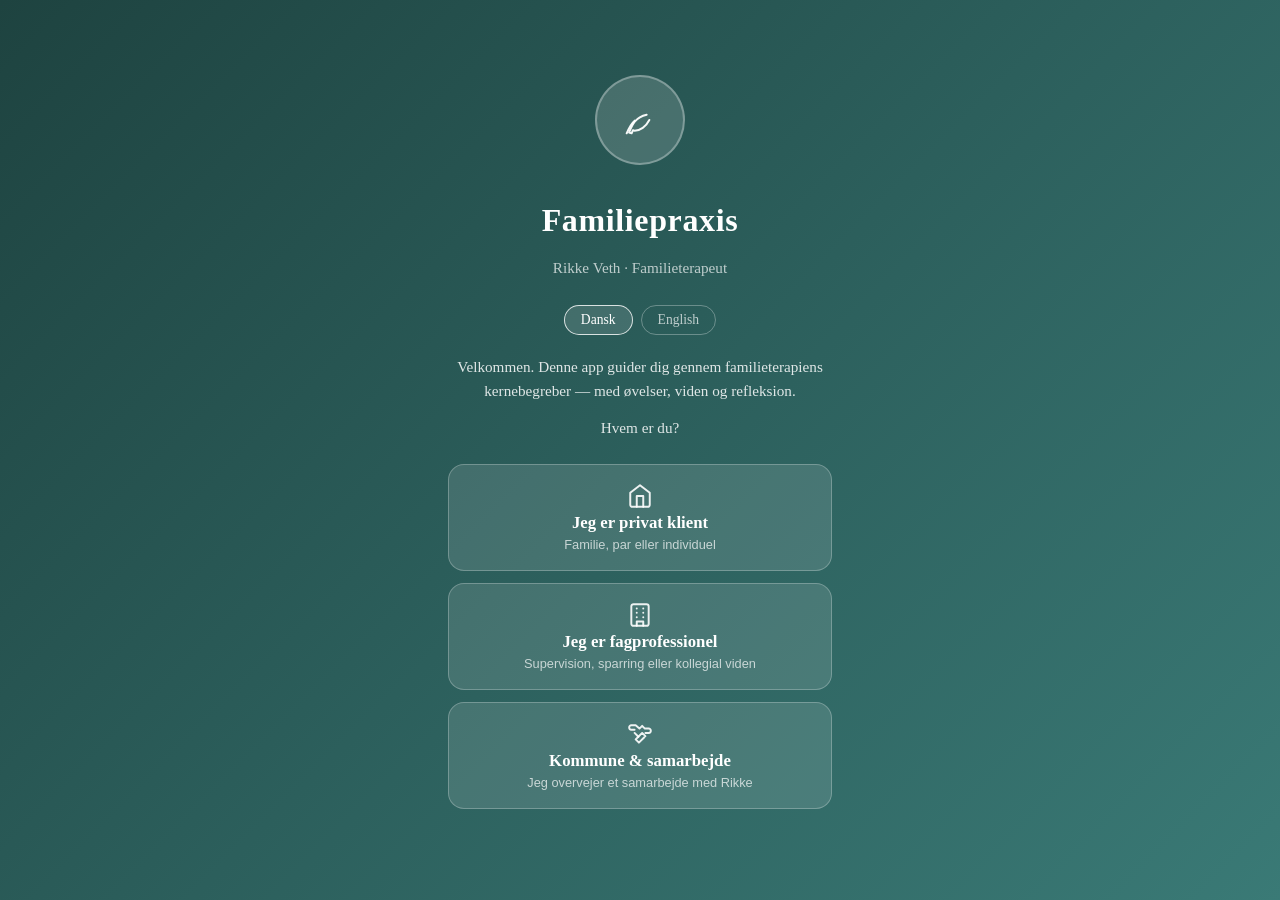
==== commit 009b45f9: "Tilføj dansk/engelsk sprogvalg til hele appen Komplet i18n-system med sprogskift: - Ny fil js/data-e" ====
--- a/index.html
+++ b/index.html
@@ -69,23 +69,27 @@
       </div>
       <h1 class="onboarding-title">Familiepraxis</h1>
       <p class="onboarding-subtitle">Rikke Veth · Familieterapeut</p>
-      <p class="onboarding-text">Velkommen. Denne app guider dig gennem familieterapiens kernebegreber — med øvelser, viden og refleksion.</p>
-      <p class="onboarding-text">Hvem er du?</p>
+      <div class="onboarding-lang" id="onboardingLang">
+        <button class="onboarding-lang-btn active" data-onb-lang="da">Dansk</button>
+        <button class="onboarding-lang-btn" data-onb-lang="en">English</button>
+      </div>
+      <p class="onboarding-text" id="onbTekst">Velkommen. Denne app guider dig gennem familieterapiens kernebegreber — med øvelser, viden og refleksion.</p>
+      <p class="onboarding-text" id="onbSpg">Hvem er du?</p>
       <div class="onboarding-buttons">
         <button class="onboarding-btn" data-perspektiv="privat">
           <span class="onboarding-btn-icon"><svg width="26" height="26" viewBox="0 0 24 24" fill="none" stroke="currentColor" stroke-width="1.8" stroke-linecap="round" stroke-linejoin="round"><path d="M3 9l9-7 9 7v11a2 2 0 0 1-2 2H5a2 2 0 0 1-2-2z"/><polyline points="9 22 9 12 15 12 15 22"/></svg></span>
-          <span class="onboarding-btn-label">Jeg er privat klient</span>
-          <span class="onboarding-btn-desc">Familie, par eller individuel</span>
+          <span class="onboarding-btn-label" id="onbPrivatLabel">Jeg er privat klient</span>
+          <span class="onboarding-btn-desc" id="onbPrivatDesc">Familie, par eller individuel</span>
         </button>
         <button class="onboarding-btn" data-perspektiv="professionel">
           <span class="onboarding-btn-icon"><svg width="26" height="26" viewBox="0 0 24 24" fill="none" stroke="currentColor" stroke-width="1.8" stroke-linecap="round" stroke-linejoin="round"><rect x="4" y="2" width="16" height="20" rx="2"/><line x1="9" y1="6" x2="9" y2="6.01"/><line x1="15" y1="6" x2="15" y2="6.01"/><line x1="9" y1="10" x2="9" y2="10.01"/><line x1="15" y1="10" x2="15" y2="10.01"/><line x1="9" y1="14" x2="9" y2="14.01"/><line x1="15" y1="14" x2="15" y2="14.01"/><path d="M9 22v-4h6v4"/></svg></span>
-          <span class="onboarding-btn-label">Jeg er fagprofessionel</span>
-          <span class="onboarding-btn-desc">Supervision, sparring eller kollegial viden</span>
+          <span class="onboarding-btn-label" id="onbProfLabel">Jeg er fagprofessionel</span>
+          <span class="onboarding-btn-desc" id="onbProfDesc">Supervision, sparring eller kollegial viden</span>
         </button>
         <button class="onboarding-btn" data-perspektiv="kommune">
           <span class="onboarding-btn-icon"><svg width="26" height="26" viewBox="0 0 24 24" fill="none" stroke="currentColor" stroke-width="1.8" stroke-linecap="round" stroke-linejoin="round"><path d="M17 11h3a2 2 0 0 0 0-4h-3.5L14 4.5 11.5 7 8 4H4a2 2 0 0 0 0 4h3"/><path d="M7 11l3.5 3.5L14 11l3 3"/><path d="M10.5 14.5L8 17l3 3 5-5"/></svg></span>
-          <span class="onboarding-btn-label">Kommune & samarbejde</span>
-          <span class="onboarding-btn-desc">Jeg overvejer et samarbejde med Rikke</span>
+          <span class="onboarding-btn-label" id="onbKomLabel">Kommune & samarbejde</span>
+          <span class="onboarding-btn-desc" id="onbKomDesc">Jeg overvejer et samarbejde med Rikke</span>
         </button>
       </div>
     </div>
@@ -260,6 +264,12 @@
       <div id="favoritterContent"></div>
     </section>
 
+    <!-- ===== VIEW: NYHEDSBREV ===== -->
+    <section class="view view-nyhedsbrev" id="viewNyhedsbrev">
+      <button class="back-btn back-to-hjem"><svg width="18" height="18" viewBox="0 0 24 24" fill="none" stroke="currentColor" stroke-width="1.8" stroke-linecap="round" stroke-linejoin="round"><line x1="19" y1="12" x2="5" y2="12"/><polyline points="12 19 5 12 12 5"/></svg> Tilbage</button>
+      <div id="nyhedsbrevContent"></div>
+    </section>
+
     <!-- ===== VIEW: CIRKEL DETAIL ===== -->
     <section class="view view-cirkeldetalje" id="viewCirkelDetalje">
       <button class="back-btn" id="backFromCirkel"><svg width="18" height="18" viewBox="0 0 24 24" fill="none" stroke="currentColor" stroke-width="1.8" stroke-linecap="round" stroke-linejoin="round"><line x1="19" y1="12" x2="5" y2="12"/><polyline points="12 19 5 12 12 5"/></svg> Tilbage</button>
@@ -303,6 +313,7 @@
   </nav>
 
   <script src="js/data.js"></script>
+  <script src="js/data-en.js"></script>
   <script src="js/app.js"></script>
 </body>
 </html>
--- a/css/style.css
+++ b/css/style.css
@@ -539,6 +539,31 @@
   margin-bottom: 24px;
 }
 
+.onboarding-lang {
+  display: flex;
+  gap: 8px;
+  justify-content: center;
+  margin-bottom: 20px;
+}
+
+.onboarding-lang-btn {
+  padding: 6px 16px;
+  border: 1.5px solid rgba(255,255,255,0.3);
+  border-radius: 20px;
+  background: transparent;
+  color: rgba(255,255,255,0.7);
+  font-family: Georgia, serif;
+  font-size: 0.85rem;
+  cursor: pointer;
+  transition: all 0.2s;
+}
+
+.onboarding-lang-btn.active {
+  border-color: rgba(255,255,255,0.8);
+  color: #fff;
+  background: rgba(255,255,255,0.12);
+}
+
 .onboarding-text {
   color: rgba(255,255,255,0.85);
   font-size: 0.95rem;
@@ -2479,6 +2504,255 @@
   background: var(--rose-bg);
 }
 
+/* ---------- Language Switch ---------- */
+.menu-lang-switch {
+  display: flex;
+  gap: 8px;
+  padding: 4px 0;
+}
+
+.menu-lang-btn {
+  flex: 1;
+  padding: 8px 12px;
+  border: 1.5px solid var(--border);
+  border-radius: var(--radius-xs);
+  background: var(--bg);
+  color: var(--text-light);
+  font-family: Georgia, serif;
+  font-size: 0.88rem;
+  cursor: pointer;
+  transition: all 0.2s;
+}
+
+.menu-lang-btn.active {
+  border-color: var(--primary);
+  background: var(--primary-pale);
+  color: var(--primary-dark);
+  font-weight: 500;
+}
+
+/* ---------- Nyhedsbrev & Mini-bog ---------- */
+.menu-nyhedsbrev-link {
+  cursor: pointer;
+  color: var(--primary);
+  font-weight: 500;
+  margin-top: 8px;
+  padding-top: 8px;
+  border-top: 1px solid var(--border);
+}
+
+.nyhedsbrev-signup {
+  padding: 8px 0 40px;
+}
+
+.nyhedsbrev-hero {
+  text-align: center;
+  padding: 24px 16px 20px;
+}
+
+.nyhedsbrev-hero-icon {
+  color: var(--primary);
+  margin-bottom: 12px;
+}
+
+.nyhedsbrev-title {
+  font-family: Georgia, serif;
+  font-size: 1.5rem;
+  color: var(--primary-dark);
+  margin-bottom: 8px;
+}
+
+.nyhedsbrev-subtitle {
+  font-size: 0.95rem;
+  color: var(--text-light);
+  line-height: 1.6;
+  max-width: 320px;
+  margin: 0 auto;
+}
+
+.nyhedsbrev-gave-preview {
+  background: var(--primary-pale);
+  border-radius: var(--radius);
+  padding: 20px;
+  margin: 16px 16px 20px;
+  text-align: center;
+}
+
+.nyhedsbrev-gave-badge {
+  display: inline-block;
+  background: var(--primary);
+  color: #fff;
+  font-size: 0.75rem;
+  font-weight: 600;
+  padding: 3px 12px;
+  border-radius: 20px;
+  margin-bottom: 10px;
+  letter-spacing: 0.03em;
+}
+
+.nyhedsbrev-gave-title {
+  font-family: Georgia, serif;
+  font-size: 1.1rem;
+  color: var(--primary-dark);
+  margin-bottom: 8px;
+}
+
+.nyhedsbrev-gave-desc {
+  font-size: 0.88rem;
+  color: var(--text-light);
+  line-height: 1.6;
+}
+
+.nyhedsbrev-form {
+  padding: 0 20px;
+}
+
+.nyhedsbrev-input {
+  width: 100%;
+  padding: 14px 16px;
+  border: 1.5px solid var(--border);
+  border-radius: var(--radius-sm);
+  font-family: Georgia, serif;
+  font-size: 1rem;
+  background: var(--bg-card);
+  color: var(--text);
+  outline: none;
+  transition: border-color 0.2s;
+  margin-bottom: 12px;
+}
+
+.nyhedsbrev-input:focus {
+  border-color: var(--primary);
+}
+
+.nyhedsbrev-btn {
+  width: 100%;
+  padding: 14px;
+  background: var(--primary);
+  color: #fff;
+  border: none;
+  border-radius: var(--radius-sm);
+  font-family: Georgia, serif;
+  font-size: 1rem;
+  font-weight: 500;
+  cursor: pointer;
+  transition: background 0.2s;
+}
+
+.nyhedsbrev-btn:hover {
+  background: var(--primary-dark);
+}
+
+.nyhedsbrev-privacy {
+  text-align: center;
+  font-size: 0.78rem;
+  color: var(--text-muted);
+  margin-top: 10px;
+}
+
+/* Mini-bog */
+.minibog {
+  padding: 0 0 60px;
+}
+
+.minibog-header {
+  text-align: center;
+  padding: 24px 20px 28px;
+  background: linear-gradient(180deg, var(--primary-pale) 0%, var(--bg) 100%);
+  border-radius: 0 0 var(--radius) var(--radius);
+  margin-bottom: 8px;
+}
+
+.minibog-badge {
+  display: inline-block;
+  background: var(--accent);
+  color: #fff;
+  font-size: 0.72rem;
+  font-weight: 600;
+  padding: 3px 12px;
+  border-radius: 20px;
+  margin-bottom: 12px;
+  letter-spacing: 0.03em;
+}
+
+.minibog-titel {
+  font-family: Georgia, serif;
+  font-size: 1.7rem;
+  color: var(--primary-dark);
+  margin-bottom: 4px;
+}
+
+.minibog-author {
+  font-size: 0.95rem;
+  color: var(--accent);
+  font-style: italic;
+  margin-bottom: 12px;
+}
+
+.minibog-intro {
+  font-size: 0.92rem;
+  color: var(--text-light);
+  line-height: 1.7;
+  max-width: 340px;
+  margin: 0 auto;
+}
+
+.minibog-kapitel {
+  padding: 20px 20px 8px;
+  margin-bottom: 8px;
+}
+
+.minibog-aabning {
+  font-size: 1.05rem;
+  font-style: italic;
+  color: var(--primary-dark);
+}
+
+.minibog-kap-titel {
+  font-family: Georgia, serif;
+  font-size: 1.15rem;
+  color: var(--primary-dark);
+  margin-bottom: 14px;
+  padding-bottom: 8px;
+  border-bottom: 1px solid var(--border);
+}
+
+.minibog-kapitel p {
+  font-size: 0.92rem;
+  line-height: 1.8;
+  color: var(--text);
+  margin-bottom: 14px;
+}
+
+.bog-ill {
+  width: 100%;
+  max-width: 360px;
+  display: block;
+  margin: 0 auto 20px;
+  border-radius: var(--radius);
+}
+
+.minibog-footer {
+  padding: 24px 20px;
+  margin-top: 12px;
+  text-align: center;
+  border-top: 1px solid var(--border);
+}
+
+.minibog-footer-text {
+  font-size: 0.9rem;
+  color: var(--text-light);
+  line-height: 1.7;
+  margin-bottom: 16px;
+}
+
+.minibog-footer-sign {
+  font-size: 0.9rem;
+  color: var(--text);
+  line-height: 1.7;
+  font-style: italic;
+}
+
 /* ---------- Responsive ---------- */
 @media (min-width: 768px) {
   .cirkel-container {
